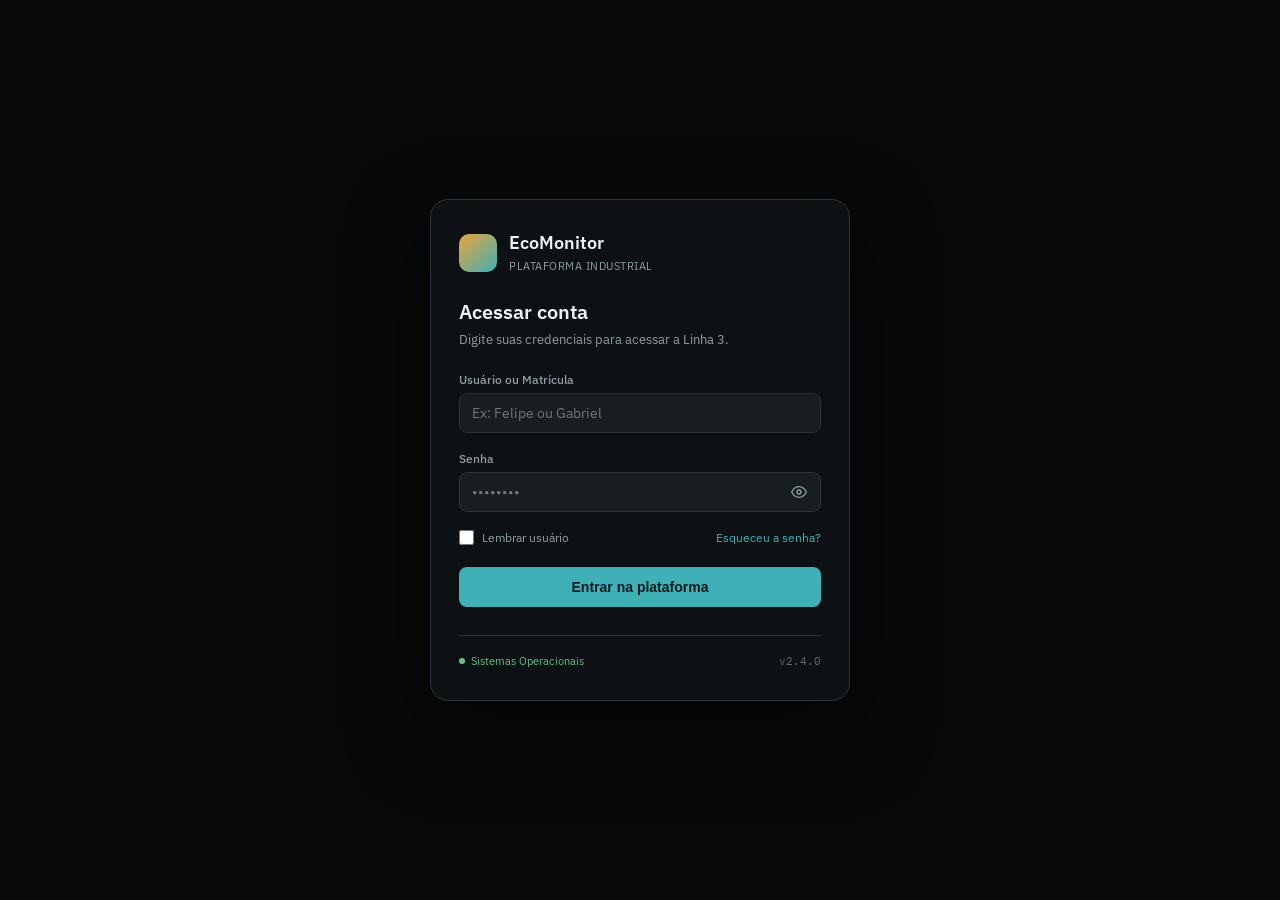
==== Estrutura/login.html @ 1304a4a0 "commit de segurança" ====
<!DOCTYPE html>
<html lang="pt-BR">
<head>
  <meta charset="UTF-8">
  <meta name="viewport" content="width=device-width, initial-scale=1.0">
  <title>EcoMonitor Industrial - Acesso ao Sistema</title>
  
  <!-- Fontes Oficiais do Projeto -->
  <link rel="preconnect" href="https://fonts.googleapis.com">
  <link href="https://fonts.googleapis.com/css2?family=IBM+Plex+Sans:wght@400;500;600;700&family=IBM+Plex+Mono:wght@400;500;600&display=swap" rel="stylesheet">

  <style>
    /* ===== VARIÁVEIS DO TEMA ===== */
    :root {
      --bg: #0E1113;
      --panel: #181D20;
      --panel-2: #1F262A;
      --line: #2A3337;
      --text: #ECF1F1;
      --text-dim: #8DA0A3;
      --text-faint: #5C6D70;
      --energy: #E8A33D;
      --water: #3FB0B6;
      --water-soft: rgba(63, 176, 182, 0.14);
      --danger: #E2685D;
      --danger-soft: rgba(226, 104, 93, 0.14);
      --ok: #63C285;
      --radius: 12px;
    }

    * {
      box-sizing: border-box;
      margin: 0;
      padding: 0;
    }

    body {
      font-family: 'IBM Plex Sans', sans-serif;
      background: #08090A;
      color: var(--text);
      display: flex;
      align-items: center;
      justify-content: center;
      min-height: 100vh;
      padding: 20px;
    }

    .mono {
      font-family: 'IBM Plex Mono', monospace;
    }

    /* ===== CONTAINER PRINCIPAL ===== */
    .login-container {
      width: 100%;
      max-width: 420px;
      background: var(--bg);
      border: 1px solid var(--line);
      border-radius: 18px;
      padding: 32px 28px;
      box-shadow: 0 30px 80px rgba(0, 0, 0, 0.55);
      position: relative;
      overflow: hidden;
    }

    /* Cabeçalho / Marca */
    .brand-header {
      display: flex;
      align-items: center;
      gap: 12px;
      margin-bottom: 24px;
    }

    .brand-mark {
      width: 38px;
      height: 38px;
      border-radius: 10px;
      background: linear-gradient(135deg, var(--energy), var(--water));
      flex-shrink: 0;
    }

    .brand-title h1 {
      font-size: 18px;
      font-weight: 600;
      line-height: 1.2;
    }

    .brand-title span {
      font-size: 11px;
      color: var(--text-dim);
      text-transform: uppercase;
      letter-spacing: 0.5px;
    }

    /* Texto do Login */
    .login-intro {
      margin-bottom: 24px;
    }

    .login-intro h2 {
      font-size: 20px;
      font-weight: 600;
      margin-bottom: 6px;
    }

    .login-intro p {
      font-size: 13px;
      color: var(--text-dim);
    }

    /* ===== FORMULÁRIO ===== */
    .form-group {
      margin-bottom: 18px;
      position: relative;
    }

    .form-group label {
      display: block;
      font-size: 12px;
      color: var(--text-dim);
      margin-bottom: 6px;
      font-weight: 500;
    }

    .input-wrapper {
      position: relative;
      display: flex;
      align-items: center;
    }

    .input-field {
      width: 100%;
      background: var(--panel);
      border: 1px solid var(--line);
      border-radius: 8px;
      color: var(--text);
      padding: 10px 12px;
      font-size: 13.5px;
      font-family: inherit;
      transition: border-color 0.2s, box-shadow 0.2s;
    }

    .input-field:focus {
      outline: none;
      border-color: var(--water);
      box-shadow: 0 0 0 3px var(--water-soft);
    }

    /* Botão de Exibir Senha */
    .toggle-password {
      position: absolute;
      right: 10px;
      background: none;
      border: none;
      color: var(--text-dim);
      cursor: pointer;
      padding: 4px;
      display: flex;
      align-items: center;
      justify-content: center;
      transition: color 0.2s;
    }

    .toggle-password:hover {
      color: var(--text);
    }

    .toggle-password svg {
      width: 16px;
      height: 16px;
    }

    /* Opções Extra (Lembrar e Esqueceu a senha) */
    .form-options {
      display: flex;
      justify-content: space-between;
      align-items: center;
      font-size: 12px;
      margin-bottom: 22px;
    }

    .remember-me {
      display: flex;
      align-items: center;
      gap: 8px;
      color: var(--text-dim);
      cursor: pointer;
      user-select: none;
    }

    .remember-me input {
      accent-color: var(--water);
      width: 15px;
      height: 15px;
      cursor: pointer;
    }

    .forgot-link {
      color: var(--water);
      text-decoration: none;
      transition: opacity 0.2s;
    }

    .forgot-link:hover {
      text-decoration: underline;
      opacity: 0.85;
    }

    /* Botão de Entrar */
    .btn-submit {
      width: 100%;
      background: var(--water);
      color: #08191B;
      border: none;
      border-radius: 8px;
      padding: 12px;
      font-size: 14px;
      font-weight: 600;
      cursor: pointer;
      display: flex;
      align-items: center;
      justify-content: center;
      gap: 8px;
      transition: opacity 0.2s, transform 0.1s;
    }

    .btn-submit:hover {
      opacity: 0.9;
    }

    .btn-submit:active {
      transform: scale(0.99);
    }

    .btn-submit.loading {
      opacity: 0.7;
      pointer-events: none;
    }

    /* Mensagens de Feedback */
    .alert-msg {
      padding: 10px 12px;
      border-radius: 8px;
      font-size: 12px;
      margin-bottom: 18px;
      display: none;
      align-items: center;
      gap: 8px;
    }

    .alert-msg.error {
      display: flex;
      background: var(--danger-soft);
      border: 1px solid rgba(226, 104, 93, 0.3);
      color: var(--danger);
    }

    .alert-msg.success {
      display: flex;
      background: rgba(99, 194, 133, 0.14);
      border: 1px solid rgba(99, 194, 133, 0.3);
      color: var(--ok);
    }

    /* Rodapé da Tela */
    .login-footer {
      margin-top: 28px;
      padding-top: 18px;
      border-top: 1px solid var(--line);
      display: flex;
      justify-content: space-between;
      align-items: center;
      font-size: 11px;
      color: var(--text-faint);
    }

    .status-badge {
      display: flex;
      align-items: center;
      gap: 6px;
      color: var(--ok);
    }

    .status-dot {
      width: 6px;
      height: 6px;
      background: var(--ok);
      border-radius: 50%;
    }
  </style>
</head>
<body>

  <div class="login-container">
    
    <!-- Identidade Visual -->
    <div class="brand-header">
      <div class="brand-mark"></div>
      <div class="brand-title">
        <h1>EcoMonitor</h1>
        <span>Plataforma Industrial</span>
      </div>
    </div>

    <!-- Introdução -->
    <div class="login-intro">
      <h2>Acessar conta</h2>
      <p>Digite suas credenciais para acessar a Linha 3.</p>
    </div>

    <!-- Caixa de Erro / Sucesso -->
    <div id="alertBox" class="alert-msg"></div>

    <!-- Formulário -->
    <form id="loginForm" onsubmit="handleLogin(event)">
      
      <div class="form-group">
        <label for="username">Usuário ou Matrícula</label>
        <div class="input-wrapper">
          <input 
            type="text" 
            id="username" 
            class="input-field" 
            placeholder="Ex: Felipe ou Gabriel" 
            required 
            autocomplete="username"
          >
        </div>
      </div>

      <div class="form-group">
        <label for="password">Senha</label>
        <div class="input-wrapper">
          <input 
            type="password" 
            id="password" 
            class="input-field" 
            placeholder="••••••••" 
            required 
            autocomplete="current-password"
          >
          <button type="button" class="toggle-password" onclick="togglePasswordVisibility()" title="Mostrar/Ocultar Senha">
            <svg id="eyeIcon" viewBox="0 0 24 24" fill="none" stroke="currentColor" stroke-width="2">
              <path d="M1 12s4-8 11-8 11 8 11 8-4 8-11 8-11-8-11-8z"/>
              <circle cx="12" cy="12" r="3"/>
            </svg>
          </button>
        </div>
      </div>

      <div class="form-options">
        <label class="remember-me">
          <input type="checkbox" id="rememberMe">
          <span>Lembrar usuário</span>
        </label>
        <a href="#" class="forgot-link" onclick="forgotPassword(event)">Esqueceu a senha?</a>
      </div>

      <button type="submit" id="btnSubmit" class="btn-submit">
        <span>Entrar na plataforma</span>
      </button>

    </form>

    <!-- Rodapé Informativo -->
    <div class="login-footer">
      <div class="status-badge">
        <span class="status-dot"></span>
        <span>Sistemas Operacionais</span>
      </div>
      <span class="mono">v2.4.0</span>
    </div>

  </div>

  <!-- ===== JAVASCRIPT ===== -->
  <script>
    // Alternar visibilidade da senha (mostrar/esconder)
    function togglePasswordVisibility() {
      const passwordInput = document.getElementById('password');
      const eyeIcon = document.getElementById('eyeIcon');

      if (passwordInput.type === 'password') {
        passwordInput.type = 'text';
        // Ícone com risco (senha visível)
        eyeIcon.innerHTML = `
          <path d="M17.94 17.94A10.07 10.07 0 0 1 12 20c-7 0-11-8-11-8a18.45 18.45 0 0 1 5.06-5.94M9.9 4.24A9.12 9.12 0 0 1 12 4c7 0 11 8 11 8a18.5 18.5 0 0 1-2.16 3.19m-6.72-1.07a3 3 0 1 1-4.24-4.24"/>
          <line x1="1" y1="1" x2="23" y2="23"/>
        `;
      } else {
        passwordInput.type = 'password';
        // Ícone do olho normal (senha oculta)
        eyeIcon.innerHTML = `
          <path d="M1 12s4-8 11-8 11 8 11 8-4 8-11 8-11-8-11-8z"/>
          <circle cx="12" cy="12" r="3"/>
        `;
      }
    }

    // Processamento do formulário de login
    function handleLogin(event) {
      event.preventDefault();

      const userVal = document.getElementById('username').value.trim();
      const passVal = document.getElementById('password').value.trim();
      const btnSubmit = document.getElementById('btnSubmit');
      const alertBox = document.getElementById('alertBox');

      // Reseta estado do alerta
      alertBox.className = 'alert-msg';
      alertBox.style.display = 'none';

      // Simulação de validação
      if (!userVal || !passVal) {
        showAlert('Por favor, preencha todos os campos.', 'error');
        return;
      }

      // Efeito de carregamento (Loading)
      btnSubmit.classList.add('loading');
      btnSubmit.innerHTML = '<span>Autenticando...</span>';

      // Simula requisição à API do sistema
      setTimeout(() => {
        // Exemplo simples: Aceita 'Felipe' ou 'Gabriel' com qualquer senha maior de 3 dígitos
        if ((userVal.toLowerCase() === 'felipe' || userVal.toLowerCase() === 'gabriel') && passVal.length >= 3) {
          showAlert('Login efetuado com sucesso! Redirecionando...', 'success');
          
          // Redirecionaria para o painel principal
          setTimeout(() => {
            window.location.href = 'index.html'; 
          }, 1200);

        } else {
          btnSubmit.classList.remove('loading');
          btnSubmit.innerHTML = '<span>Entrar na plataforma</span>';
          showAlert('Usuário ou senha incorretos.', 'error');
        }
      }, 1000);
    }

    // Mostrar mensagens de erro/sucesso
    function showAlert(msg, type) {
      const alertBox = document.getElementById('alertBox');
      alertBox.textContent = msg;
      alertBox.className = `alert-msg ${type}`;
      alertBox.style.display = 'flex';
    }

    // Esqueceu a senha
    function forgotPassword(e) {
      e.preventDefault();
      showAlert('Solicite a redefinição de senha ao supervisor da Linha 3.', 'error');
    }
  </script>

</body>
</html>
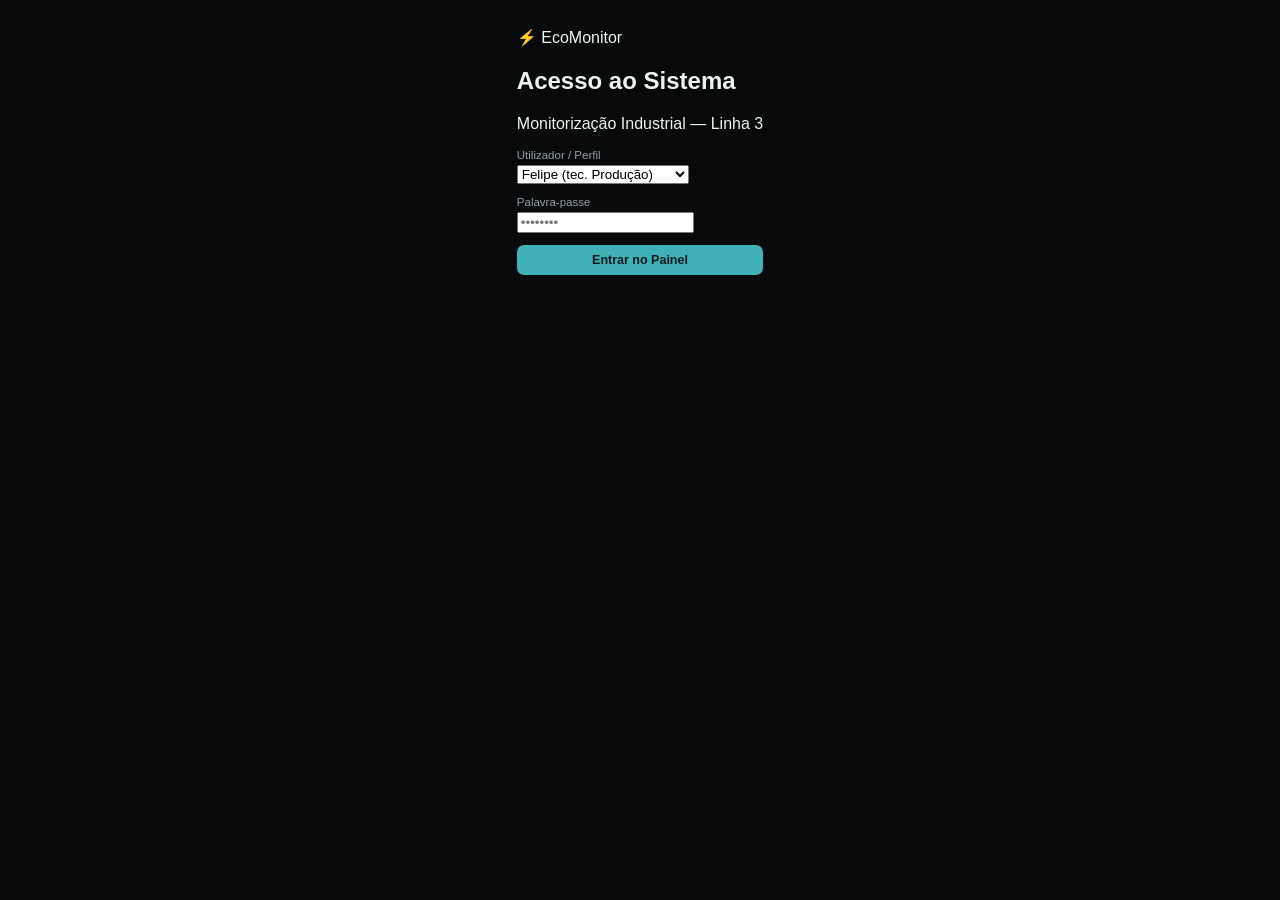
==== commit 00ef2ec9: "site-SemiPronto" ====
--- a/Estrutura/login.html
+++ b/Estrutura/login.html
@@ -3,455 +3,68 @@
 <head>
   <meta charset="UTF-8">
   <meta name="viewport" content="width=device-width, initial-scale=1.0">
-  <title>EcoMonitor Industrial - Acesso ao Sistema</title>
-  
-  <!-- Fontes Oficiais do Projeto -->
+  <title>Login - EcoMonitor Industrial</title>
+  <link rel="stylesheet" href="style.css">
   <link rel="preconnect" href="https://fonts.googleapis.com">
-  <link href="https://fonts.googleapis.com/css2?family=IBM+Plex+Sans:wght@400;500;600;700&family=IBM+Plex+Mono:wght@400;500;600&display=swap" rel="stylesheet">
-
-  <style>
-    /* ===== VARIÁVEIS DO TEMA ===== */
-    :root {
-      --bg: #0E1113;
-      --panel: #181D20;
-      --panel-2: #1F262A;
-      --line: #2A3337;
-      --text: #ECF1F1;
-      --text-dim: #8DA0A3;
-      --text-faint: #5C6D70;
-      --energy: #E8A33D;
-      --water: #3FB0B6;
-      --water-soft: rgba(63, 176, 182, 0.14);
-      --danger: #E2685D;
-      --danger-soft: rgba(226, 104, 93, 0.14);
-      --ok: #63C285;
-      --radius: 12px;
-    }
-
-    * {
-      box-sizing: border-box;
-      margin: 0;
-      padding: 0;
-    }
-
-    body {
-      font-family: 'IBM Plex Sans', sans-serif;
-      background: #08090A;
-      color: var(--text);
-      display: flex;
-      align-items: center;
-      justify-content: center;
-      min-height: 100vh;
-      padding: 20px;
-    }
-
-    .mono {
-      font-family: 'IBM Plex Mono', monospace;
-    }
-
-    /* ===== CONTAINER PRINCIPAL ===== */
-    .login-container {
-      width: 100%;
-      max-width: 420px;
-      background: var(--bg);
-      border: 1px solid var(--line);
-      border-radius: 18px;
-      padding: 32px 28px;
-      box-shadow: 0 30px 80px rgba(0, 0, 0, 0.55);
-      position: relative;
-      overflow: hidden;
-    }
-
-    /* Cabeçalho / Marca */
-    .brand-header {
-      display: flex;
-      align-items: center;
-      gap: 12px;
-      margin-bottom: 24px;
-    }
-
-    .brand-mark {
-      width: 38px;
-      height: 38px;
-      border-radius: 10px;
-      background: linear-gradient(135deg, var(--energy), var(--water));
-      flex-shrink: 0;
-    }
-
-    .brand-title h1 {
-      font-size: 18px;
-      font-weight: 600;
-      line-height: 1.2;
-    }
-
-    .brand-title span {
-      font-size: 11px;
-      color: var(--text-dim);
-      text-transform: uppercase;
-      letter-spacing: 0.5px;
-    }
-
-    /* Texto do Login */
-    .login-intro {
-      margin-bottom: 24px;
-    }
-
-    .login-intro h2 {
-      font-size: 20px;
-      font-weight: 600;
-      margin-bottom: 6px;
-    }
-
-    .login-intro p {
-      font-size: 13px;
-      color: var(--text-dim);
-    }
-
-    /* ===== FORMULÁRIO ===== */
-    .form-group {
-      margin-bottom: 18px;
-      position: relative;
-    }
-
-    .form-group label {
-      display: block;
-      font-size: 12px;
-      color: var(--text-dim);
-      margin-bottom: 6px;
-      font-weight: 500;
-    }
-
-    .input-wrapper {
-      position: relative;
-      display: flex;
-      align-items: center;
-    }
-
-    .input-field {
-      width: 100%;
-      background: var(--panel);
-      border: 1px solid var(--line);
-      border-radius: 8px;
-      color: var(--text);
-      padding: 10px 12px;
-      font-size: 13.5px;
-      font-family: inherit;
-      transition: border-color 0.2s, box-shadow 0.2s;
-    }
-
-    .input-field:focus {
-      outline: none;
-      border-color: var(--water);
-      box-shadow: 0 0 0 3px var(--water-soft);
-    }
-
-    /* Botão de Exibir Senha */
-    .toggle-password {
-      position: absolute;
-      right: 10px;
-      background: none;
-      border: none;
-      color: var(--text-dim);
-      cursor: pointer;
-      padding: 4px;
-      display: flex;
-      align-items: center;
-      justify-content: center;
-      transition: color 0.2s;
-    }
-
-    .toggle-password:hover {
-      color: var(--text);
-    }
-
-    .toggle-password svg {
-      width: 16px;
-      height: 16px;
-    }
-
-    /* Opções Extra (Lembrar e Esqueceu a senha) */
-    .form-options {
-      display: flex;
-      justify-content: space-between;
-      align-items: center;
-      font-size: 12px;
-      margin-bottom: 22px;
-    }
-
-    .remember-me {
-      display: flex;
-      align-items: center;
-      gap: 8px;
-      color: var(--text-dim);
-      cursor: pointer;
-      user-select: none;
-    }
-
-    .remember-me input {
-      accent-color: var(--water);
-      width: 15px;
-      height: 15px;
-      cursor: pointer;
-    }
-
-    .forgot-link {
-      color: var(--water);
-      text-decoration: none;
-      transition: opacity 0.2s;
-    }
-
-    .forgot-link:hover {
-      text-decoration: underline;
-      opacity: 0.85;
-    }
-
-    /* Botão de Entrar */
-    .btn-submit {
-      width: 100%;
-      background: var(--water);
-      color: #08191B;
-      border: none;
-      border-radius: 8px;
-      padding: 12px;
-      font-size: 14px;
-      font-weight: 600;
-      cursor: pointer;
-      display: flex;
-      align-items: center;
-      justify-content: center;
-      gap: 8px;
-      transition: opacity 0.2s, transform 0.1s;
-    }
-
-    .btn-submit:hover {
-      opacity: 0.9;
-    }
-
-    .btn-submit:active {
-      transform: scale(0.99);
-    }
-
-    .btn-submit.loading {
-      opacity: 0.7;
-      pointer-events: none;
-    }
-
-    /* Mensagens de Feedback */
-    .alert-msg {
-      padding: 10px 12px;
-      border-radius: 8px;
-      font-size: 12px;
-      margin-bottom: 18px;
-      display: none;
-      align-items: center;
-      gap: 8px;
-    }
-
-    .alert-msg.error {
-      display: flex;
-      background: var(--danger-soft);
-      border: 1px solid rgba(226, 104, 93, 0.3);
-      color: var(--danger);
-    }
-
-    .alert-msg.success {
-      display: flex;
-      background: rgba(99, 194, 133, 0.14);
-      border: 1px solid rgba(99, 194, 133, 0.3);
-      color: var(--ok);
-    }
-
-    /* Rodapé da Tela */
-    .login-footer {
-      margin-top: 28px;
-      padding-top: 18px;
-      border-top: 1px solid var(--line);
-      display: flex;
-      justify-content: space-between;
-      align-items: center;
-      font-size: 11px;
-      color: var(--text-faint);
-    }
-
-    .status-badge {
-      display: flex;
-      align-items: center;
-      gap: 6px;
-      color: var(--ok);
-    }
-
-    .status-dot {
-      width: 6px;
-      height: 6px;
-      background: var(--ok);
-      border-radius: 50%;
-    }
-  </style>
+  <link rel="preconnect" href="https://fonts.gstatic.com" crossorigin>
+  <link href="https://fonts.googleapis.com/css2?family=JetBrains+Mono:wght@400;500;700&family=Plus+Jakarta+Sans:wght@400;500;600;700&display=swap" rel="stylesheet">
 </head>
-<body>
+<body class="login-page">
 
   <div class="login-container">
-    
-    <!-- Identidade Visual -->
-    <div class="brand-header">
-      <div class="brand-mark"></div>
-      <div class="brand-title">
-        <h1>EcoMonitor</h1>
-        <span>Plataforma Industrial</span>
+    <div class="login-card">
+      <div class="login-header">
+        <div class="logo">
+          <span class="logo-icon">⚡</span>
+          <span class="logo-text">EcoMonitor</span>
+        </div>
+        <h2>Acesso ao Sistema</h2>
+        <p>Monitorização Industrial — Linha 3</p>
+      </div>
+
+      <form id="loginForm" onsubmit="realizarLogin(event)" class="login-form">
+        <div class="form-group">
+          <label for="loginUser">Utilizador / Perfil</label>
+          <select id="loginUser" required>
+            <option value="Felipe">Felipe (tec. Produção)</option>
+            <option value="Mariana">Gabriel (Téc. Segurança)</option>
+            <option value="Carlos">Rodrigo (CO)</option>
+          </select>
+        </div>
+
+        <div class="form-group">
+          <label for="loginPass">Palavra-passe</label>
+          <input type="password" id="loginPass" placeholder="••••••••" required>
+        </div>
+
+        <div id="loginError" class="login-error" style="display: none;">
+          Palavra-passe incorreta. Tente novamente.
+        </div>
+
+        <button type="submit" class="btn-primary btn-block">Entrar no Painel</button>
+      </form>
+      
+      <div class="login-footer">
+        
       </div>
     </div>
-
-    <!-- Introdução -->
-    <div class="login-intro">
-      <h2>Acessar conta</h2>
-      <p>Digite suas credenciais para acessar a Linha 3.</p>
-    </div>
-
-    <!-- Caixa de Erro / Sucesso -->
-    <div id="alertBox" class="alert-msg"></div>
-
-    <!-- Formulário -->
-    <form id="loginForm" onsubmit="handleLogin(event)">
-      
-      <div class="form-group">
-        <label for="username">Usuário ou Matrícula</label>
-        <div class="input-wrapper">
-          <input 
-            type="text" 
-            id="username" 
-            class="input-field" 
-            placeholder="Ex: Felipe ou Gabriel" 
-            required 
-            autocomplete="username"
-          >
-        </div>
-      </div>
-
-      <div class="form-group">
-        <label for="password">Senha</label>
-        <div class="input-wrapper">
-          <input 
-            type="password" 
-            id="password" 
-            class="input-field" 
-            placeholder="••••••••" 
-            required 
-            autocomplete="current-password"
-          >
-          <button type="button" class="toggle-password" onclick="togglePasswordVisibility()" title="Mostrar/Ocultar Senha">
-            <svg id="eyeIcon" viewBox="0 0 24 24" fill="none" stroke="currentColor" stroke-width="2">
-              <path d="M1 12s4-8 11-8 11 8 11 8-4 8-11 8-11-8-11-8z"/>
-              <circle cx="12" cy="12" r="3"/>
-            </svg>
-          </button>
-        </div>
-      </div>
-
-      <div class="form-options">
-        <label class="remember-me">
-          <input type="checkbox" id="rememberMe">
-          <span>Lembrar usuário</span>
-        </label>
-        <a href="#" class="forgot-link" onclick="forgotPassword(event)">Esqueceu a senha?</a>
-      </div>
-
-      <button type="submit" id="btnSubmit" class="btn-submit">
-        <span>Entrar na plataforma</span>
-      </button>
-
-    </form>
-
-    <!-- Rodapé Informativo -->
-    <div class="login-footer">
-      <div class="status-badge">
-        <span class="status-dot"></span>
-        <span>Sistemas Operacionais</span>
-      </div>
-      <span class="mono">v2.4.0</span>
-    </div>
-
   </div>
 
-  <!-- ===== JAVASCRIPT ===== -->
   <script>
-    // Alternar visibilidade da senha (mostrar/esconder)
-    function togglePasswordVisibility() {
-      const passwordInput = document.getElementById('password');
-      const eyeIcon = document.getElementById('eyeIcon');
+    function realizarLogin(e) {
+      e.preventDefault();
+      const user = document.getElementById('loginUser').value;
+      const pass = document.getElementById('loginPass').value;
+      const errorDiv = document.getElementById('loginError');
 
-      if (passwordInput.type === 'password') {
-        passwordInput.type = 'text';
-        // Ícone com risco (senha visível)
-        eyeIcon.innerHTML = `
-          <path d="M17.94 17.94A10.07 10.07 0 0 1 12 20c-7 0-11-8-11-8a18.45 18.45 0 0 1 5.06-5.94M9.9 4.24A9.12 9.12 0 0 1 12 4c7 0 11 8 11 8a18.5 18.5 0 0 1-2.16 3.19m-6.72-1.07a3 3 0 1 1-4.24-4.24"/>
-          <line x1="1" y1="1" x2="23" y2="23"/>
-        `;
+      // Validação simples de credenciais
+      if (pass === '12345678' || pass === 'admin' || pass.length >= 4) {
+        localStorage.setItem('ecomonitor_user', user);
+        window.location.href = 'index.html';
       } else {
-        passwordInput.type = 'password';
-        // Ícone do olho normal (senha oculta)
-        eyeIcon.innerHTML = `
-          <path d="M1 12s4-8 11-8 11 8 11 8-4 8-11 8-11-8-11-8z"/>
-          <circle cx="12" cy="12" r="3"/>
-        `;
+        errorDiv.style.display = 'block';
       }
     }
-
-    // Processamento do formulário de login
-    function handleLogin(event) {
-      event.preventDefault();
-
-      const userVal = document.getElementById('username').value.trim();
-      const passVal = document.getElementById('password').value.trim();
-      const btnSubmit = document.getElementById('btnSubmit');
-      const alertBox = document.getElementById('alertBox');
-
-      // Reseta estado do alerta
-      alertBox.className = 'alert-msg';
-      alertBox.style.display = 'none';
-
-      // Simulação de validação
-      if (!userVal || !passVal) {
-        showAlert('Por favor, preencha todos os campos.', 'error');
-        return;
-      }
-
-      // Efeito de carregamento (Loading)
-      btnSubmit.classList.add('loading');
-      btnSubmit.innerHTML = '<span>Autenticando...</span>';
-
-      // Simula requisição à API do sistema
-      setTimeout(() => {
-        // Exemplo simples: Aceita 'Felipe' ou 'Gabriel' com qualquer senha maior de 3 dígitos
-        if ((userVal.toLowerCase() === 'felipe' || userVal.toLowerCase() === 'gabriel') && passVal.length >= 3) {
-          showAlert('Login efetuado com sucesso! Redirecionando...', 'success');
-          
-          // Redirecionaria para o painel principal
-          setTimeout(() => {
-            window.location.href = 'index.html'; 
-          }, 1200);
-
-        } else {
-          btnSubmit.classList.remove('loading');
-          btnSubmit.innerHTML = '<span>Entrar na plataforma</span>';
-          showAlert('Usuário ou senha incorretos.', 'error');
-        }
-      }, 1000);
-    }
-
-    // Mostrar mensagens de erro/sucesso
-    function showAlert(msg, type) {
-      const alertBox = document.getElementById('alertBox');
-      alertBox.textContent = msg;
-      alertBox.className = `alert-msg ${type}`;
-      alertBox.style.display = 'flex';
-    }
-
-    // Esqueceu a senha
-    function forgotPassword(e) {
-      e.preventDefault();
-      showAlert('Solicite a redefinição de senha ao supervisor da Linha 3.', 'error');
-    }
   </script>
-
 </body>
 </html>
--- a/Estrutura/style.css
+++ b/Estrutura/style.css
@@ -0,0 +1,938 @@
+:root {
+  --bg: #0E1113;
+  --panel: #181D20;
+  --panel-2: #1F262A;
+  --line: #2A3337;
+  --text: #ECF1F1;
+  --text-dim: #8DA0A3;
+  --text-faint: #5C6D70;
+  --energy: #E8A33D;
+  --energy-soft: rgba(232, 163, 61, 0.14);
+  --water: #3FB0B6;
+  --water-soft: rgba(63, 176, 182, 0.14);
+  --danger: #E2685D;
+  --danger-soft: rgba(226, 104, 93, 0.14);
+  --ok: #63C285;
+  --ok-soft: rgba(99, 194, 133, 0.14);
+  --security: #B07AE0;
+  --security-soft: rgba(176, 122, 224, 0.14);
+  --radius: 12px;
+  --font-scale: 1;
+}
+
+* {
+  box-sizing: border-box;
+}
+
+html, body {
+  margin: 0;
+  background: #08090A;
+}
+
+body {
+  font-family: 'IBM Plex Sans', sans-serif;
+  display: flex;
+  justify-content: center;
+  padding: 28px 18px;
+  color: var(--text);
+}
+
+.mono {
+  font-family: 'IBM Plex Mono', monospace;
+}
+
+::selection {
+  background: var(--energy);
+  color: #181D20;
+}
+
+@media (prefers-reduced-motion: reduce) {
+  :root {
+    --motion: 0;
+  }
+}
+
+button {
+  font-family: inherit;
+  color: inherit;
+}
+
+button:focus-visible, input:focus-visible, select:focus-visible, textarea:focus-visible {
+  outline: 2px solid var(--water);
+  outline-offset: 2px;
+  border-radius: 6px;
+}
+
+#app {
+  width: 100%;
+  max-width: 1240px;
+  background: var(--bg);
+  border: 1px solid var(--line);
+  border-radius: 18px;
+  overflow: hidden;
+  display: flex;
+  min-height: 680px;
+  font-size: calc(14px * var(--font-scale));
+  box-shadow: 0 30px 80px rgba(0, 0, 0, 0.45);
+  transition: font-size 0.15s ease;
+}
+
+/* Modo Alto Contraste */
+#app.high-contrast {
+  --bg: #000000;
+  --panel: #0d0d0d;
+  --panel-2: #1a1a1a;
+  --line: #444444;
+  --text: #ffffff;
+  --text-dim: #cccccc;
+}
+
+/* Login Gate */
+#gate {
+  position: absolute;
+  inset: 0;
+  z-index: 20;
+  background: radial-gradient(circle at 30% 20%, #1a2124 0%, #0a0c0d 70%);
+  display: flex;
+  align-items: center;
+  justify-content: center;
+  border-radius: 18px;
+}
+
+#gate.hidden {
+  display: none;
+}
+
+.gate-card {
+  width: 340px;
+  text-align: left;
+}
+
+.gate-mark {
+  width: 44px;
+  height: 44px;
+  border-radius: 11px;
+  margin-bottom: 18px;
+  background: linear-gradient(135deg, var(--energy), var(--water));
+}
+
+.gate-card h1 {
+  font-size: 20px;
+  margin: 0 0 6px;
+  font-weight: 600;
+}
+
+.gate-card p {
+  color: var(--text-dim);
+  font-size: 13px;
+  margin: 0 0 22px;
+}
+
+.gate-users {
+  display: flex;
+  gap: 10px;
+  margin-bottom: 14px;
+}
+
+.gate-user {
+  flex: 1;
+  background: var(--panel);
+  border: 1px solid var(--line);
+  border-radius: 10px;
+  padding: 14px 10px;
+  cursor: pointer;
+  text-align: center;
+  transition: border-color 0.15s, transform 0.15s;
+}
+
+.gate-user:hover {
+  border-color: var(--water);
+  transform: translateY(-1px);
+}
+
+.gate-user.selected {
+  border-color: var(--water);
+  background: var(--water-soft);
+}
+
+.gate-avatar {
+  width: 34px;
+  height: 34px;
+  border-radius: 50%;
+  margin: 0 auto 8px;
+  display: flex;
+  align-items: center;
+  justify-content: center;
+  font-weight: 600;
+  font-size: 13px;
+  background: var(--panel-2);
+  border: 1px solid var(--line);
+}
+
+.gate-user span {
+  font-size: 12.5px;
+}
+
+#gate-enter {
+  width: 100%;
+  padding: 11px;
+  border-radius: 9px;
+  border: none;
+  cursor: pointer;
+  background: var(--water);
+  color: #08191b;
+  font-weight: 600;
+  font-size: 13.5px;
+  opacity: 0.4;
+  pointer-events: none;
+  transition: opacity 0.15s;
+}
+
+#gate-enter.ready {
+  opacity: 1;
+  pointer-events: auto;
+}
+
+/* Sidebar */
+.side {
+  width: 184px;
+  flex-shrink: 0;
+  background: #0B0E0F;
+  border-right: 1px solid var(--line);
+  padding: 22px 14px;
+  display: flex;
+  flex-direction: column;
+  gap: 24px;
+}
+
+.brand {
+  display: flex;
+  align-items: center;
+  gap: 9px;
+  padding: 0 6px;
+}
+
+.brand-mark {
+  width: 26px;
+  height: 26px;
+  border-radius: 7px;
+  flex-shrink: 0;
+  background: linear-gradient(135deg, var(--energy), var(--water));
+}
+
+.brand-name {
+  font-weight: 600;
+  font-size: 13.5px;
+}
+
+.brand-sub {
+  font-size: 10.5px;
+  color: var(--text-dim);
+}
+
+nav {
+  display: flex;
+  flex-direction: column;
+  gap: 2px;
+}
+
+nav button {
+  all: unset;
+  cursor: pointer;
+  display: flex;
+  align-items: center;
+  gap: 10px;
+  padding: 9px 10px;
+  border-radius: 8px;
+  font-size: 13px;
+  color: var(--text-dim);
+  transition: background 0.15s, color 0.15s;
+}
+
+nav button svg {
+  width: 15px;
+  height: 15px;
+  flex-shrink: 0;
+}
+
+nav button:hover {
+  background: #161C1E;
+  color: var(--text);
+}
+
+nav button.active {
+  background: var(--panel-2);
+  color: var(--text);
+}
+
+nav button.active svg {
+  stroke: var(--energy);
+}
+
+nav .badge {
+  margin-left: auto;
+  background: var(--danger);
+  color: #fff;
+  font-size: 9.5px;
+  font-weight: 700;
+  padding: 1px 5px;
+  border-radius: 20px;
+  min-width: 14px;
+  text-align: center;
+}
+
+.side-foot {
+  margin-top: auto;
+  padding: 11px;
+  border-radius: 9px;
+  background: var(--panel);
+  border: 1px solid var(--line);
+}
+
+.side-foot-top {
+  display: flex;
+  align-items: center;
+  gap: 8px;
+  margin-bottom: 8px;
+}
+
+.side-avatar {
+  width: 26px;
+  height: 26px;
+  border-radius: 50%;
+  background: var(--panel-2);
+  border: 1px solid var(--line);
+  display: flex;
+  align-items: center;
+  justify-content: center;
+  font-size: 11px;
+  font-weight: 600;
+}
+
+.side-foot b {
+  font-size: 12px;
+  display: block;
+}
+
+.side-foot small {
+  color: var(--text-dim);
+  font-size: 10px;
+}
+
+.lock-row {
+  display: flex;
+  align-items: center;
+  gap: 6px;
+  font-size: 10.5px;
+  color: var(--ok);
+}
+
+.lock-row svg {
+  width: 11px;
+  height: 11px;
+}
+
+#logout {
+  all: unset;
+  cursor: pointer;
+  font-size: 10.5px;
+  color: var(--text-dim);
+  margin-left: auto;
+}
+
+#logout:hover {
+  color: var(--danger);
+  text-decoration: underline;
+}
+
+/* Main Layout */
+.main {
+  flex: 1;
+  padding: 22px 26px 26px;
+  overflow-y: auto;
+  max-height: 680px;
+}
+
+.view {
+  display: none;
+}
+
+.view.active {
+  display: block;
+  animation: fade 0.25s ease;
+}
+
+@keyframes fade {
+  from { opacity: 0; transform: translateY(4px); }
+  to { opacity: 1; transform: translateY(0); }
+}
+
+.topbar {
+  display: flex;
+  justify-content: space-between;
+  align-items: flex-start;
+  margin-bottom: 22px;
+  gap: 12px;
+}
+
+.topbar h1 {
+  font-size: 19px;
+  font-weight: 600;
+  margin: 0 0 3px;
+}
+
+.topbar p {
+  margin: 0;
+  color: var(--text-dim);
+  font-size: 12.5px;
+}
+
+.live {
+  display: flex;
+  align-items: center;
+  gap: 7px;
+  font-size: 11.5px;
+  color: var(--ok);
+  background: var(--ok-soft);
+  border: 1px solid rgba(99, 194, 133, 0.3);
+  padding: 5px 10px;
+  border-radius: 20px;
+  height: fit-content;
+  white-space: nowrap;
+}
+
+.live-dot {
+  width: 6px;
+  height: 6px;
+  border-radius: 50%;
+  background: var(--ok);
+  animation: pulse 1.8s infinite;
+}
+
+@keyframes pulse {
+  0%, 100% { opacity: 1; }
+  50% { opacity: 0.3; }
+}
+
+/* KPIs */
+.kpis {
+  display: grid;
+  grid-template-columns: repeat(4, 1fr);
+  gap: 12px;
+  margin-bottom: 18px;
+}
+
+.kpi {
+  background: var(--panel);
+  border: 1px solid var(--line);
+  border-radius: 11px;
+  padding: 14px 15px;
+  transition: box-shadow 0.3s;
+}
+
+.kpi-top {
+  display: flex;
+  justify-content: space-between;
+  align-items: center;
+  margin-bottom: 10px;
+}
+
+.kpi-label {
+  font-size: 11.5px;
+  color: var(--text-dim);
+}
+
+.kpi-tag {
+  font-size: 10px;
+  padding: 2px 7px;
+  border-radius: 20px;
+  font-weight: 600;
+}
+
+.tag-ok { background: var(--ok-soft); color: var(--ok); }
+.tag-warn { background: var(--energy-soft); color: var(--energy); }
+.tag-danger { background: var(--danger-soft); color: var(--danger); }
+.tag-ai { background: var(--security-soft); color: var(--security); }
+
+.kpi-val {
+  font-size: 24px;
+  font-weight: 600;
+}
+
+.kpi-val span {
+  font-size: 12.5px;
+  color: var(--text-dim);
+  font-weight: 400;
+}
+
+.kpi-delta {
+  font-size: 11px;
+  color: var(--text-dim);
+  margin-top: 4px;
+}
+
+/* Grids & Painéis */
+.grid2 {
+  display: grid;
+  grid-template-columns: 1.55fr 1fr;
+  gap: 14px;
+}
+
+.grid2-eq {
+  display: grid;
+  grid-template-columns: 1fr 1fr;
+  gap: 14px;
+}
+
+.panel {
+  background: var(--panel);
+  border: 1px solid var(--line);
+  border-radius: 12px;
+  padding: 16px 18px;
+}
+
+.panel-head {
+  display: flex;
+  justify-content: space-between;
+  align-items: center;
+  margin-bottom: 10px;
+  gap: 10px;
+}
+
+.panel-head h2 {
+  font-size: 13.5px;
+  font-weight: 600;
+  margin: 0;
+}
+
+.legend {
+  display: flex;
+  gap: 14px;
+  font-size: 11px;
+  color: var(--text-dim);
+}
+
+.legend span {
+  display: inline-flex;
+  align-items: center;
+  gap: 5px;
+}
+
+.dot {
+  width: 7px;
+  height: 7px;
+  border-radius: 50%;
+  display: inline-block;
+  flex-shrink: 0;
+}
+
+/* Inputs e Botões Gerais */
+.input-field {
+  background: var(--panel-2);
+  border: 1px solid var(--line);
+  border-radius: 7px;
+  color: var(--text);
+  padding: 8px 10px;
+  font-size: 12.5px;
+  width: 100%;
+  font-family: inherit;
+}
+
+.btn-primary {
+  background: var(--water);
+  color: #08191b;
+  border: none;
+  border-radius: 7px;
+  padding: 8px 14px;
+  font-size: 12.5px;
+  font-weight: 600;
+  cursor: pointer;
+  width: 100%;
+  transition: opacity 0.15s;
+}
+
+.btn-primary:hover {
+  opacity: 0.8;
+}
+
+/* Chat IA */
+.ai-chat-box {
+  background: var(--panel-2);
+  border: 1px solid var(--line);
+  border-radius: 8px;
+  padding: 12px;
+  font-size: 13px;
+  line-height: 1.5;
+  min-height: 44px;
+  margin-bottom: 10px;
+  color: var(--text-dim);
+}
+
+.ai-message { color: var(--text); }
+.ai-highlight { color: var(--water); font-weight: 600; }
+
+/* Mural de Avisos */
+.aviso-card {
+  border-bottom: 1px solid var(--line);
+  padding: 14px 0;
+}
+
+.aviso-card:last-child {
+  border-bottom: none;
+  padding-bottom: 0;
+}
+
+.aviso-meta {
+  display: flex;
+  justify-content: space-between;
+  font-size: 11px;
+  color: var(--text-dim);
+  margin-bottom: 6px;
+}
+
+.aviso-texto {
+  font-size: 13px;
+  line-height: 1.5;
+  margin: 0 0 10px;
+}
+
+.aviso-rodape {
+  display: flex;
+  justify-content: space-between;
+  align-items: center;
+  font-size: 11px;
+  color: var(--text-dim);
+}
+
+.btn-confirmar {
+  background: var(--panel-2);
+  border: 1px solid var(--line);
+  color: var(--text);
+  padding: 5px 10px;
+  border-radius: 6px;
+  font-size: 11px;
+  cursor: pointer;
+}
+
+.btn-confirmar:hover {
+  border-color: var(--water);
+  color: var(--water);
+}
+
+.btn-confirmar.confirmado {
+  background: var(--ok-soft);
+  border-color: transparent;
+  color: var(--ok);
+  pointer-events: none;
+}
+
+.form-group {
+  margin-bottom: 12px;
+}
+
+.form-group label {
+  display: block;
+  font-size: 11.5px;
+  color: var(--text-dim);
+  margin-bottom: 4px;
+}
+
+.painel-item {
+  background: var(--panel-2);
+  border: 1px solid var(--line);
+  border-radius: 8px;
+  padding: 12px;
+}
+
+.painel-topo {
+  display: flex;
+  justify-content: space-between;
+  font-size: 12px;
+  margin-bottom: 8px;
+  gap: 8px;
+}
+
+.painel-topo p {
+  margin: 0;
+  line-height: 1.4;
+}
+
+.painel-percentual {
+  font-weight: 600;
+  color: var(--water);
+}
+
+.painel-nomes {
+  font-size: 10.5px;
+  color: var(--text-dim);
+  margin: 8px 0 0;
+  line-height: 1.4;
+}
+
+/* SVG Chart & Tooltip */
+#chartSvg {
+  width: 100%;
+  height: 190px;
+  overflow: visible;
+}
+
+.chart-tip {
+  position: absolute;
+  background: #05070750;
+  backdrop-filter: blur(6px);
+  border: 1px solid var(--line);
+  border-radius: 8px;
+  padding: 6px 9px;
+  font-size: 11px;
+  pointer-events: none;
+  opacity: 0;
+  transition: opacity 0.12s;
+  white-space: nowrap;
+}
+
+.chart-wrap {
+  position: relative;
+}
+
+/* Lista de Alertas */
+.alert-item {
+  display: flex;
+  gap: 10px;
+  padding: 10px 0;
+  border-bottom: 1px solid var(--line);
+  align-items: flex-start;
+}
+
+.alert-item:last-child {
+  border-bottom: none;
+}
+
+.alert-dot {
+  width: 7px;
+  height: 7px;
+  border-radius: 50%;
+  margin-top: 5px;
+  flex-shrink: 0;
+}
+
+.alert-body {
+  flex: 1;
+  min-width: 0;
+}
+
+.alert-title {
+  font-size: 12.5px;
+  font-weight: 500;
+}
+
+.alert-cat {
+  display: inline-block;
+  font-size: 9.5px;
+  font-weight: 600;
+  padding: 1px 6px;
+  border-radius: 20px;
+  margin-right: 6px;
+  vertical-align: 1px;
+}
+
+.alert-actions {
+  display: flex;
+  gap: 12px;
+  margin-top: 6px;
+}
+
+.alert-actions button {
+  all: unset;
+  cursor: pointer;
+  font-size: 10.5px;
+  display: flex;
+  align-items: center;
+  gap: 4px;
+}
+
+.resolve-btn {
+  color: var(--text-dim);
+}
+
+.resolve-btn:hover {
+  color: var(--ok);
+  text-decoration: underline;
+}
+
+.empty-state {
+  color: var(--text-dim);
+  font-size: 12.5px;
+  text-align: center;
+  padding: 26px 10px;
+}
+
+.filter-row {
+  display: flex;
+  gap: 6px;
+  margin-bottom: 12px;
+  flex-wrap: wrap;
+}
+
+.filter-chip {
+  all: unset;
+  cursor: pointer;
+  font-size: 11px;
+  padding: 5px 11px;
+  border-radius: 20px;
+  border: 1px solid var(--line);
+  color: var(--text-dim);
+}
+
+.filter-chip.active {
+  border-color: var(--water);
+  color: var(--text);
+  background: var(--water-soft);
+}
+
+/* Acessibilidade & Switch */
+.a11y-row {
+  display: flex;
+  justify-content: space-between;
+  align-items: center;
+  padding: 10px 0;
+  border-bottom: 1px solid var(--line);
+  gap: 14px;
+}
+
+.a11y-row:last-child {
+  border-bottom: none;
+}
+
+.a11y-label {
+  font-size: 12.5px;
+}
+
+.switch {
+  width: 34px;
+  height: 19px;
+  border-radius: 20px;
+  background: #33403f;
+  position: relative;
+  cursor: pointer;
+  flex-shrink: 0;
+  border: none;
+  padding: 0;
+}
+
+.switch::after {
+  content: '';
+  position: absolute;
+  width: 15px;
+  height: 15px;
+  border-radius: 50%;
+  background: #fff;
+  top: 2px;
+  left: 2px;
+  transition: left 0.15s;
+}
+
+.switch.on {
+  background: var(--water);
+}
+
+.switch.on::after {
+  left: 17px;
+}
+
+.profile-pick {
+  display: flex;
+  gap: 8px;
+}
+
+.profile-pick button {
+  all: unset;
+  cursor: pointer;
+  padding: 6px 12px;
+  border-radius: 20px;
+  font-size: 12px;
+  border: 1px solid var(--line);
+  color: var(--text-dim);
+}
+
+.profile-pick button.active {
+  border-color: var(--water);
+  color: var(--text);
+  background: var(--water-soft);
+}
+
+/* Relatórios */
+.report-bar-row {
+  margin-bottom: 10px;
+}
+
+.report-bar-label {
+  display: flex;
+  justify-content: space-between;
+  font-size: 11.5px;
+  margin-bottom: 4px;
+  color: var(--text-dim);
+}
+
+.report-bar-track {
+  height: 9px;
+  border-radius: 6px;
+  background: var(--panel-2);
+  overflow: hidden;
+}
+
+.report-bar-fill {
+  height: 100%;
+  border-radius: 6px;
+  transition: width 0.6s ease;
+}
+
+/* Toast */
+.toast {
+  position: fixed;
+  bottom: 22px;
+  right: 22px;
+  z-index: 30;
+  background: var(--panel-2);
+  border: 1px solid var(--line);
+  color: var(--text);
+  padding: 10px 15px;
+  border-radius: 9px;
+  font-size: 12px;
+  max-width: 280px;
+  opacity: 0;
+  transform: translateY(8px);
+  transition: opacity 0.2s, transform 0.2s;
+  pointer-events: none;
+}
+
+.toast.show {
+  opacity: 1;
+  transform: translateY(0);
+}
+
+/* Responsividade Mobile */
+@media (max-width: 760px) {
+  #app {
+    flex-direction: column;
+    min-height: 0;
+  }
+  .side {
+    width: 100%;
+    flex-direction: row;
+    align-items: center;
+    overflow-x: auto;
+    gap: 16px;
+  }
+  nav {
+    flex-direction: row;
+  }
+  .side-foot {
+    display: none;
+  }
+  .kpis, .grid2, .grid2-eq {
+    grid-template-columns: 1fr;
+  }
+  .main {
+    max-height: none;
+  }
+}
